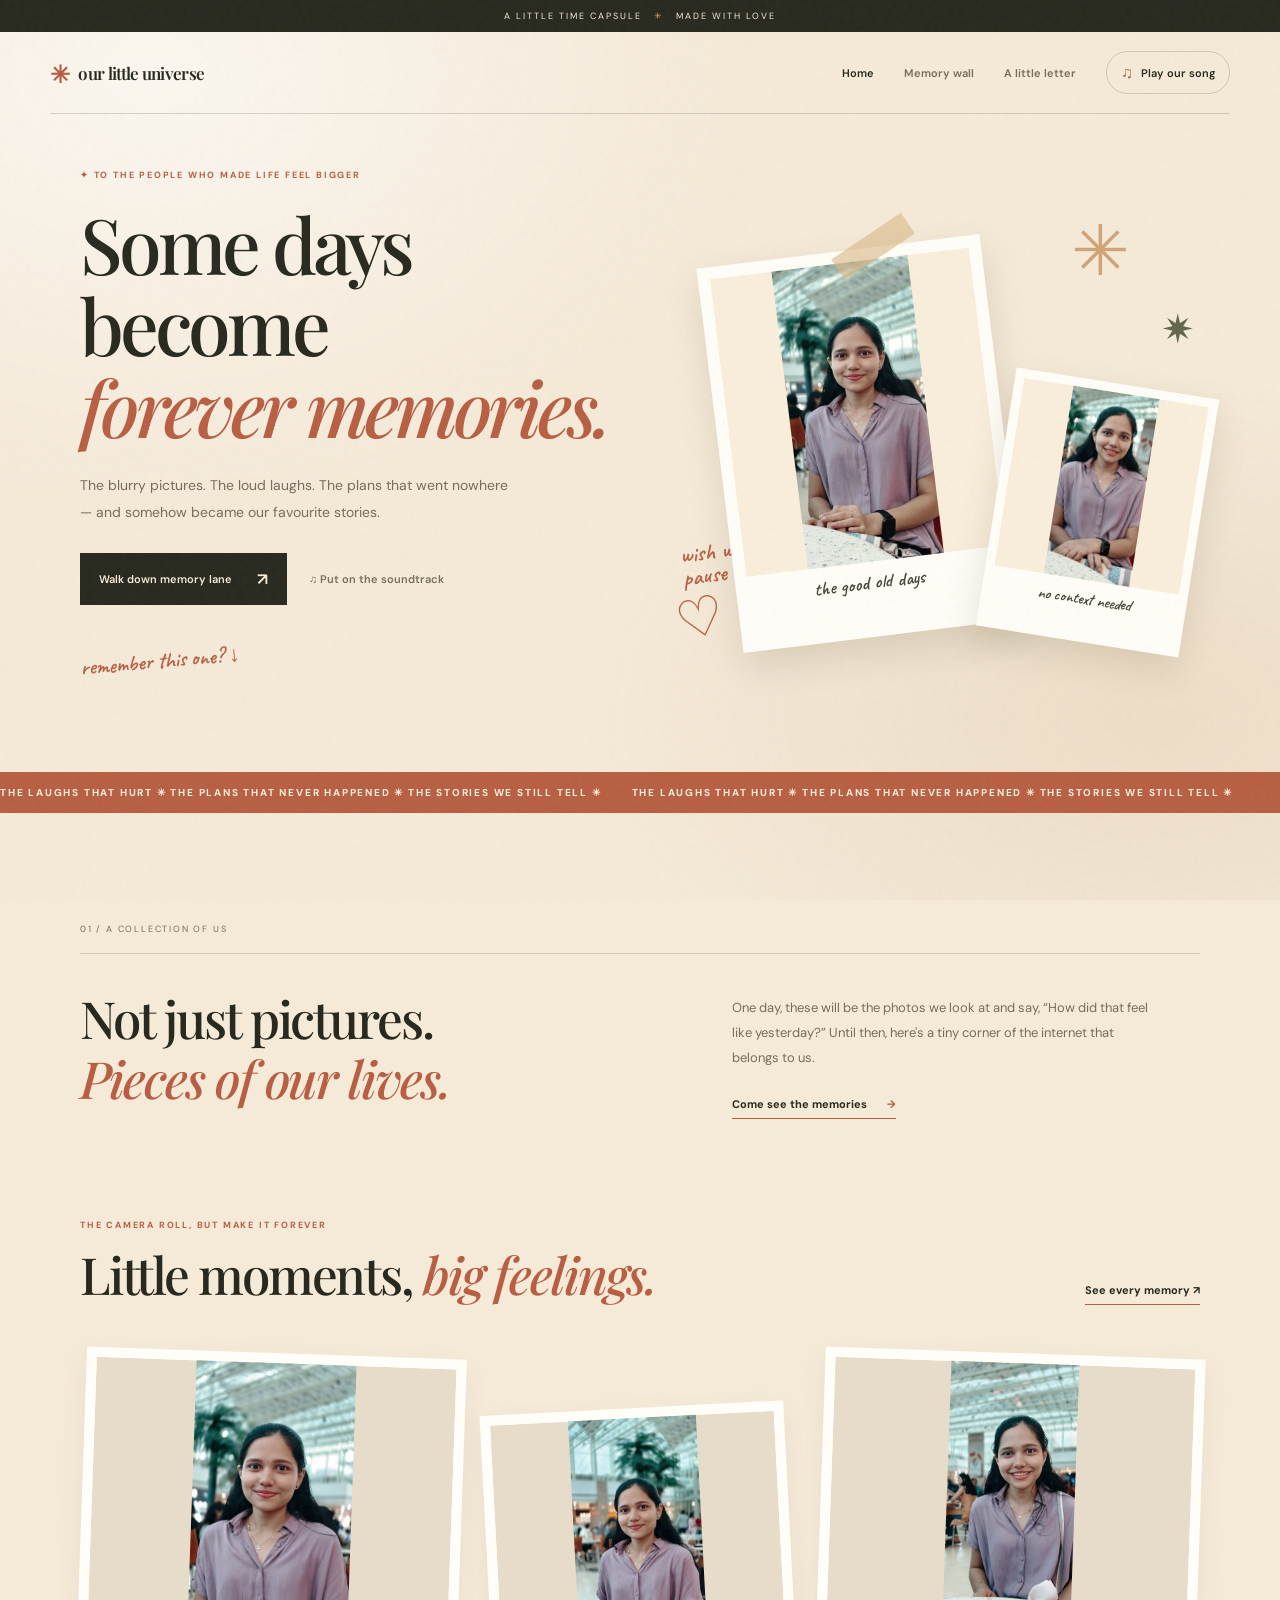
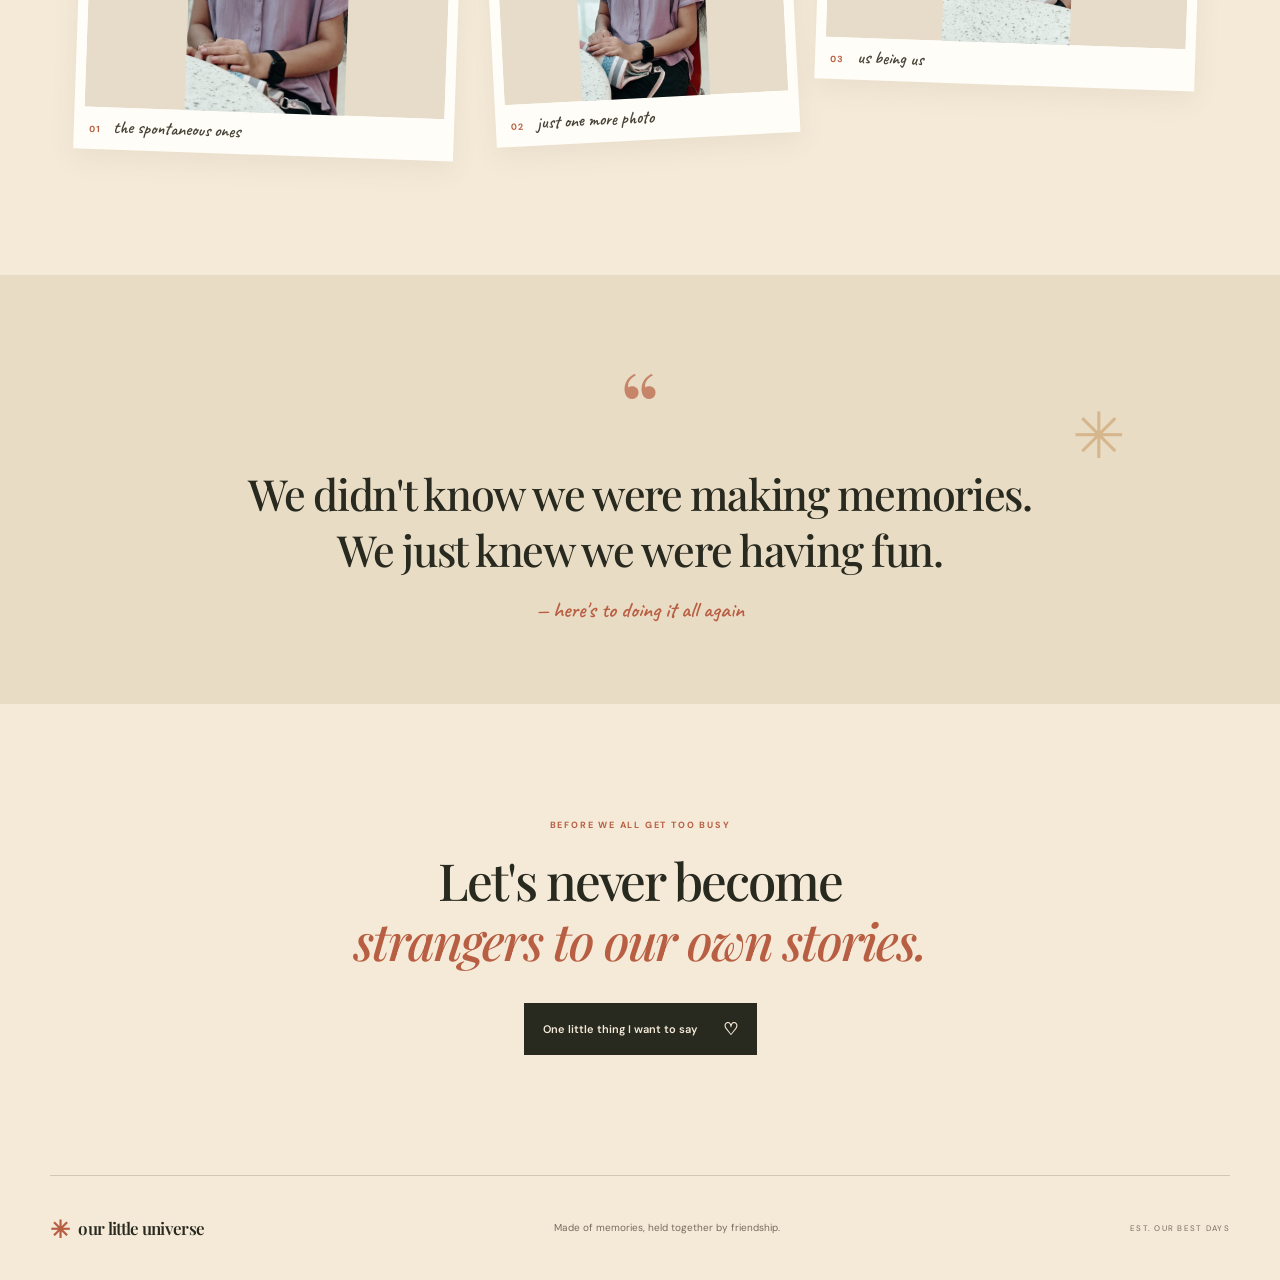
==== index.html @ 1f37275b "Add friendship memories website" ====
<!DOCTYPE html>
<html lang="en">
<head>
  <meta charset="UTF-8">
  <meta name="viewport" content="width=device-width, initial-scale=1">
  <meta name="theme-color" content="#f5ead8">
  <title>Our Little Universe — The Days We'll Never Forget</title>
  <link rel="preconnect" href="https://fonts.googleapis.com">
  <link rel="preconnect" href="https://fonts.gstatic.com" crossorigin>
  <link href="https://fonts.googleapis.com/css2?family=DM+Sans:wght@400;500;600;700&family=Playfair+Display:ital,wght@0,500;0,600;0,700;1,500;1,600&family=Caveat:wght@500;600;700&display=swap" rel="stylesheet">
  <link rel="stylesheet" href="style.css">
  <script src="script.js" defer></script>
</head>
<body>
  <div class="grain" aria-hidden="true"></div>
  <div class="top-note">A LITTLE TIME CAPSULE <span>✳</span> MADE WITH LOVE</div>

  <header class="site-header">
    <a class="brand" href="index.html"><span class="brand-mark">✳</span> our little universe</a>
    <button class="menu-toggle" type="button" aria-label="Open navigation" aria-expanded="false">☰</button>
    <nav class="nav-links">
      <a class="active" href="index.html">Home</a>
      <a href="memories.html">Memory wall</a>
      <a href="letters.html">A little letter</a>
      <button class="music-button" type="button" data-music-toggle aria-pressed="false"><span class="music-icon">♫</span><span data-music-label>Play our song</span></button>
    </nav>
  </header>

  <main>
    <section class="hero section-wrap">
      <div class="hero-copy">
        <p class="eyebrow">✦ TO THE PEOPLE WHO MADE LIFE FEEL BIGGER</p>
        <h1>Some days become<br><em>forever memories.</em></h1>
        <p class="hero-description">The blurry pictures. The loud laughs. The plans that went nowhere — and somehow became our favourite stories.</p>
        <div class="hero-actions">
          <a class="button button-dark" href="memories.html">Walk down memory lane <span>↗</span></a>
          <button class="text-button" type="button" data-music-toggle>♫ Put on the soundtrack</button>
        </div>
        <p class="handwritten hero-scribble">remember this one? ↓</p>
      </div>

      <div class="hero-art">
        <div class="sun-doodle">✳</div>
        <div class="tape tape-one"></div>
        <figure class="polaroid polaroid-main tilt-left">
          <img src="images/photo32.jpg" alt="A favourite memory with friends">
          <figcaption>the good old days <span>♡</span></figcaption>
        </figure>
        <figure class="polaroid polaroid-small tilt-right">
          <img src="images/photo33.jpg" alt="A candid moment with friends">
          <figcaption>no context needed</figcaption>
        </figure>
        <span class="doodle-heart">♡</span>
        <span class="doodle-star">✷</span>
        <p class="handwritten art-note">wish we could<br>pause time!</p>
      </div>
    </section>

    <section class="ticker"><div class="ticker-track"><span>THE LAUGHS THAT HURT ✳ THE PLANS THAT NEVER HAPPENED ✳ THE STORIES WE STILL TELL ✳</span><span>THE LAUGHS THAT HURT ✳ THE PLANS THAT NEVER HAPPENED ✳ THE STORIES WE STILL TELL ✳</span></div></section>

    <section class="intro section-wrap">
      <div class="section-kicker">01 / A COLLECTION OF US</div>
      <div class="intro-grid">
        <h2>Not just pictures.<br><em>Pieces of our lives.</em></h2>
        <div><p>One day, these will be the photos we look at and say, “How did that feel like yesterday?” Until then, here's a tiny corner of the internet that belongs to us.</p><a class="underlined-link" href="memories.html">Come see the memories <span>→</span></a></div>
      </div>
    </section>

    <section class="preview-section section-wrap">
      <div class="section-heading"><div><p class="eyebrow">THE CAMERA ROLL, BUT MAKE IT FOREVER</p><h2>Little moments, <em>big feelings.</em></h2></div><a class="underlined-link" href="memories.html">See every memory ↗</a></div>
      <div class="preview-grid">
        <figure class="memory-card memory-card-tall"><img src="images/photo34.jpg" alt="A memory with friends"><figcaption><span>01</span> the spontaneous ones</figcaption></figure>
        <figure class="memory-card memory-card-offset"><img src="images/photo35.jpg" alt="A day out with friends"><figcaption><span>02</span> just one more photo</figcaption></figure>
        <figure class="memory-card"><img src="images/photo36.jpg" alt="Friends sharing a laugh"><figcaption><span>03</span> us being us</figcaption></figure>
      </div>
    </section>

    <section class="quote-band"><span class="quote-mark">“</span><blockquote>We didn't know we were making memories.<br>We just knew we were having fun.</blockquote><p class="handwritten">— here's to doing it all again</p><div class="quote-spark">✳</div></section>

    <section class="closing section-wrap"><p class="eyebrow">BEFORE WE ALL GET TOO BUSY</p><h2>Let's never become<br><em>strangers to our own stories.</em></h2><a class="button button-dark" href="letters.html">One little thing I want to say <span>♡</span></a></section>
  </main>

  <footer class="site-footer"><a class="brand" href="index.html"><span class="brand-mark">✳</span> our little universe</a><p>Made of memories, held together by friendship.</p><span class="footer-date">EST. OUR BEST DAYS</span></footer>
 <audio
    id="bgMusic"
    src="music.mp3"
    autoplay
    loop
    preload="auto"
></audio>
</body>
</html>
---- style.css ----
/* OUR LITTLE UNIVERSE — visible by default, so content never disappears if JS fails */
:root{--paper:#f5ead8;--paper2:#fbf5ea;--ink:#28291f;--muted:#756d5d;--rust:#b85f43;--olive:#62674a;--line:rgba(40,41,31,.18);--serif:"Playfair Display",Georgia,serif;--sans:"DM Sans",Arial,sans-serif;--hand:"Caveat",cursive}
*{box-sizing:border-box}html{scroll-behavior:smooth}body{margin:0;background:var(--paper);color:var(--ink);font-family:var(--sans);overflow-x:hidden}body:before{content:"";position:fixed;inset:0;pointer-events:none;z-index:-1;background:radial-gradient(ellipse at 12% 8%,rgba(255,255,255,.6),transparent 38%),radial-gradient(ellipse at 90% 80%,rgba(185,132,81,.12),transparent 34%)}.grain{position:fixed;inset:0;pointer-events:none;z-index:20;opacity:.1;background-image:url("data:image/svg+xml,%3Csvg viewBox='0 0 180 180' xmlns='http://www.w3.org/2000/svg'%3E%3Cfilter id='n'%3E%3CfeTurbulence type='fractalNoise' baseFrequency='.9' numOctaves='3' stitchTiles='stitch'/%3E%3C/filter%3E%3Crect width='100%25' height='100%25' filter='url(%23n)' opacity='.35'/%3E%3C/svg%3E")}.top-note{text-align:center;padding:10px 12px;background:var(--ink);color:var(--paper);font-size:9px;letter-spacing:.22em}.top-note span{color:#d9a47a;margin:0 8px}.site-header{width:min(1180px,calc(100% - 48px));margin:auto;min-height:82px;display:flex;align-items:center;justify-content:space-between;border-bottom:1px solid var(--line);position:relative;z-index:30}.brand{text-decoration:none;color:var(--ink);font:600 17px var(--serif);letter-spacing:-.04em;display:flex;align-items:center;gap:9px;white-space:nowrap}.brand-mark{color:var(--rust);font-size:24px}.nav-links{display:flex;align-items:center;gap:30px}.nav-links a,.music-button{font:600 11px var(--sans);text-decoration:none;color:var(--muted);transition:color .2s}.nav-links a:hover,.nav-links a.active{color:var(--ink)}.music-button{border:1px solid var(--line);border-radius:50px;padding:10px 14px;background:transparent;color:var(--ink);cursor:pointer;display:flex;gap:8px;align-items:center}.music-button:hover{background:var(--paper2)}.music-icon{font-size:16px;color:var(--rust)}.menu-toggle{display:none;border:0;background:transparent;font-size:23px;color:var(--ink)}.section-wrap{width:min(1120px,calc(100% - 48px));margin-inline:auto}.hero{min-height:620px;display:grid;grid-template-columns:1fr 1fr;align-items:center;gap:50px;padding-top:55px;padding-bottom:75px}.eyebrow{font-size:9px;letter-spacing:.2em;font-weight:700;color:var(--rust);margin:0 0 22px}.hero h1,.page-hero h1{font:500 clamp(46px,6vw,78px)/1.06 var(--serif);letter-spacing:-.055em;margin:0}.hero h1 em,.page-hero h1 em,.intro h2 em,.section-heading h2 em,.closing h2 em{font-weight:500;color:var(--rust)}.hero-description,.page-hero>p:not(.eyebrow){font-size:14px;line-height:1.9;color:var(--muted);max-width:430px;margin:25px 0 28px}.hero-actions{display:flex;align-items:center;gap:22px;flex-wrap:wrap}.button{display:inline-flex;align-items:center;gap:25px;text-decoration:none;border:0;padding:15px 19px;font:600 11px var(--sans);transition:transform .2s,background .2s;cursor:pointer}.button:hover{transform:translateY(-3px)}.button-dark{background:var(--ink);color:var(--paper)}.button-dark:hover{background:var(--rust)}.button span{font-size:17px}.text-button{border:0;background:transparent;color:var(--muted);font:600 11px var(--sans);cursor:pointer;padding:8px 0}.handwritten{font-family:var(--hand);font-weight:600;font-size:22px;color:var(--rust)}.hero-scribble{margin-top:42px;transform:rotate(-5deg);width:max-content}.hero-art{height:460px;position:relative;display:flex;align-items:center;justify-content:center}.sun-doodle{position:absolute;top:3px;right:13%;font-size:70px;color:#c58b55;opacity:.75;animation:slow-spin 36s linear infinite}.polaroid{position:absolute;background:#fffdf7;padding:12px 12px 42px;box-shadow:0 15px 35px #51432a25;width:285px;margin:0}.polaroid img{width:100%;height:300px;object-fit:contain;object-position:center;background:#f5ead8;display:block;filter:saturate(.82) sepia(.08)}.polaroid figcaption{font:600 19px var(--hand);text-align:center;padding-top:9px;color:#484438}.polaroid figcaption span{color:var(--rust);float:right}.polaroid-main{z-index:2;left:10%;top:47px}.polaroid-small{width:205px;z-index:3;right:0;bottom:20px;padding:9px 9px 33px}.polaroid-small img{width:100%;height:190px;object-fit:contain;object-position:center;background:#f5ead8}.polaroid-small figcaption{font-size:16px}.tilt-left{transform:rotate(-7deg)}.tilt-right{transform:rotate(9deg)}.tape{position:absolute;width:84px;height:25px;background:#d9b9879c;z-index:4;transform:rotate(-34deg)}.tape-one{top:31px;left:31%}.doodle-heart{position:absolute;bottom:10px;left:2%;font-size:54px;color:var(--rust);transform:rotate(-15deg)}.doodle-star{position:absolute;right:1%;top:100px;font-size:40px;color:var(--olive)}.art-note{position:absolute;left:3%;bottom:57px;transform:rotate(-8deg);font-size:23px;line-height:1}.ticker{overflow:hidden;background:var(--rust);color:#fff1dd;padding:14px 0;white-space:nowrap}.ticker-track{display:flex;width:max-content;animation:marquee 32s linear infinite}.ticker-track span{font-size:10px;font-weight:700;letter-spacing:.18em;padding-right:30px}.intro{padding-top:110px;padding-bottom:100px}.section-kicker{font-size:9px;letter-spacing:.2em;color:var(--muted);border-bottom:1px solid var(--line);padding-bottom:18px}.intro-grid{display:grid;grid-template-columns:1.1fr .9fr;gap:80px;padding-top:35px}.intro h2,.section-heading h2,.closing h2{font:500 clamp(35px,4vw,54px)/1.17 var(--serif);letter-spacing:-.04em;margin:0}.intro-grid>div{padding-top:7px}.intro-grid p{color:var(--muted);font-size:13px;line-height:1.9;margin:0 0 22px;max-width:430px}.underlined-link{color:var(--ink);font-size:11px;font-weight:700;text-decoration:none;border-bottom:1px solid var(--rust);padding-bottom:7px;display:inline-flex;gap:20px}.underlined-link span{color:var(--rust)}.preview-section{padding-bottom:120px}.section-heading{display:flex;justify-content:space-between;align-items:end;gap:25px;margin-bottom:48px}.section-heading .eyebrow{margin-bottom:14px}.preview-grid{display:grid;grid-template-columns:1fr .8fr 1fr;gap:28px;align-items:start}.memory-card{margin:0;position:relative;background:#fffdf7;padding:10px 10px 42px;box-shadow:0 10px 28px #51432a12;transform:rotate(2deg);transition:transform .3s}.memory-card:hover{transform:rotate(0) translateY(-7px)}.memory-card img{width:100%;height:280px;object-fit:contain;object-position:center;background:#e9dcc5;display:block;filter:saturate(.8)}.memory-card-tall img{height:350px}.memory-card-offset{transform:rotate(-3deg);margin-top:55px}.memory-card-offset:hover{transform:rotate(0) translateY(-7px)}.memory-card figcaption{position:absolute;bottom:12px;left:15px;right:15px;font:600 18px var(--hand);color:#484438}.memory-card figcaption span{font:700 9px var(--sans);letter-spacing:.15em;color:var(--rust);margin-right:8px}.quote-band{position:relative;text-align:center;padding:90px 20px 80px;background:#e9dcc5;overflow:hidden}.quote-mark{font:100px/.8 var(--serif);color:var(--rust);opacity:.7}.quote-band blockquote{font:500 clamp(25px,3.8vw,43px)/1.3 var(--serif);letter-spacing:-.03em;margin:15px 0 18px}.quote-band .handwritten{margin:0}.quote-spark{position:absolute;right:12%;top:28%;font-size:64px;color:#c79a61;opacity:.55}.closing{text-align:center;padding-top:115px;padding-bottom:120px}.closing .eyebrow{margin-bottom:20px}.closing h2{margin-bottom:32px}.site-footer{border-top:1px solid var(--line);width:min(1180px,calc(100% - 48px));margin:auto;min-height:105px;display:flex;align-items:center;justify-content:space-between;gap:20px}.site-footer p{font-size:10px;color:var(--muted)}.footer-date{font-size:8px;letter-spacing:.16em;color:var(--muted)}.page-hero{padding-top:100px;padding-bottom:65px;position:relative}.page-hero h1{font-size:clamp(48px,7vw,84px)}.page-hero>p:not(.eyebrow){max-width:480px}.page-hero-sticker{position:absolute;right:7%;bottom:70px;transform:rotate(8deg);font-size:23px}.gallery-section{padding-bottom:110px}.gallery-toolbar{display:flex;justify-content:space-between;border-top:1px solid var(--line);padding:18px 0 26px;font-size:10px;font-weight:700;letter-spacing:.04em}.gallery-toolbar>span:first-child{color:var(--rust)}.gallery-hint{font-weight:500;color:var(--muted)}.memory-wall{columns:3 250px;column-gap:28px}.wall-photo{display:inline-block;width:100%;break-inside:avoid;margin:0 0 28px;background:#fffdf7;padding:10px 10px 37px;box-shadow:0 9px 24px #51432a12;cursor:pointer;position:relative;transition:transform .25s,box-shadow .25s;transform:rotate(var(--tilt,1deg));border:0;text-align:left;color:var(--ink)}.wall-photo:hover{transform:rotate(0) translateY(-5px);box-shadow:0 16px 30px #51432a1d}.wall-photo img{display:block;width:100%;height:auto;max-height:none;object-fit:contain;object-position:center;filter:saturate(.82) sepia(.06)}.wall-photo .wall-caption{display:block;font:600 19px var(--hand);padding:10px 4px 0}.wall-photo .wall-number{position:absolute;right:13px;bottom:14px;color:var(--rust);font-size:9px;letter-spacing:.1em}.gallery-note{text-align:center;margin:40px 0 0}.quote-band-short{padding:70px 20px}.lightbox{display:none;position:fixed;inset:0;z-index:100;background:rgba(29,28,23,.94);align-items:center;justify-content:center;padding:50px 80px;color:#fff}.lightbox.open{display:flex}.lightbox figure{margin:0;text-align:center;max-width:min(850px,85vw);max-height:85vh}.lightbox img{max-width:100%;max-height:72vh;object-fit:contain;display:block;margin:auto;box-shadow:0 15px 45px #0005}.lightbox figcaption{font:600 23px var(--hand);padding-top:14px;color:#f6ead7}.lightbox-close,.lightbox-prev,.lightbox-next{position:absolute;border:1px solid #ffffff55;color:white;background:#ffffff12;border-radius:50%;width:46px;height:46px;font-size:25px;cursor:pointer}.lightbox-close{right:28px;top:25px}.lightbox-prev{left:25px}.lightbox-next{right:25px}.lightbox-counter{position:absolute;bottom:18px;color:#ffffff99;font-size:10px;letter-spacing:.15em}.letter-section{display:grid;grid-template-columns:minmax(0,720px) 1fr;gap:50px;align-items:center;padding-bottom:100px}.letter-paper{position:relative;background:#fff8e9;padding:65px 70px 45px;box-shadow:0 20px 55px #51432a15;border:1px solid #e8d8bb;transform:rotate(-1deg)}.letter-paper:before{content:"";position:absolute;inset:12px;border:1px solid #d9c5a5;pointer-events:none}.letter-stamp{position:absolute;right:42px;top:35px;border:1px solid #c28c6e;color:var(--rust);font-size:8px;letter-spacing:.12em;padding:8px;transform:rotate(8deg);text-align:center}.letter-stamp span{font-size:18px;display:block}.letter-date{font-size:27px;margin:0 0 25px}.letter-body{font:14px/2 var(--serif);color:#514a3d}.letter-body p{margin:0 0 17px}.letter-signoff{font-size:28px;text-align:right;margin:25px 0 28px}.letter-signoff span{color:var(--rust)}.letter-bottom{text-align:center;font-size:7px;letter-spacing:.15em;color:#8a7a60;border-top:1px solid #e3d2b5;padding-top:15px}.letter-side-note{font-size:25px;line-height:1.1;transform:rotate(7deg)}.letter-side-note span{font-size:35px;display:block;margin-top:12px}
/* Animations are progressive enhancement: elements remain visible even if JS does not run. */
.js-ready .reveal{opacity:0;transform:translateY(18px);transition:opacity .7s ease,transform .7s ease}.js-ready .reveal.is-visible{opacity:1;transform:translateY(0)}
@keyframes marquee{to{transform:translateX(-50%)}}@keyframes slow-spin{to{transform:rotate(360deg)}}
@media(prefers-reduced-motion:reduce){*,*:before,*:after{scroll-behavior:auto!important;animation:none!important;transition:none!important}.js-ready .reveal{opacity:1;transform:none}}
@media(max-width:800px){.site-header{width:calc(100% - 32px);min-height:72px}.menu-toggle{display:block;cursor:pointer}.nav-links{display:none;position:absolute;top:71px;left:-1px;right:-1px;background:var(--paper2);padding:22px;border:1px solid var(--line);box-shadow:0 14px 22px #51432a12;align-items:stretch;gap:20px;flex-direction:column}.nav-links.open{display:flex}.nav-links a{font-size:13px}.music-button{align-self:flex-start}.section-wrap{width:calc(100% - 36px)}.hero{grid-template-columns:1fr;gap:10px;padding-top:70px;padding-bottom:55px}.hero h1{font-size:clamp(47px,11vw,70px)}.hero-art{height:440px;max-width:520px;width:100%;margin:auto}.polaroid-main{left:10%;top:38px}.polaroid-small{right:3%;bottom:15px}.intro{padding-top:75px;padding-bottom:75px}.intro-grid{grid-template-columns:1fr;gap:22px}.section-heading{align-items:start;flex-direction:column}.preview-grid{grid-template-columns:1fr 1fr;gap:18px}.memory-card img{height:220px}.memory-card-tall img{height:280px}.memory-card-offset{margin-top:25px}.preview-grid .memory-card:last-child{display:none}.quote-band{padding:70px 20px}.site-footer{width:calc(100% - 36px);padding:22px 0;flex-wrap:wrap}.site-footer p{order:3;width:100%;margin:0}.footer-date{font-size:7px}.page-hero{padding-top:75px}.page-hero-sticker{position:static;display:block;margin-top:30px;width:max-content}.memory-wall{columns:2 150px;column-gap:15px}.wall-photo{margin-bottom:16px;padding:7px 7px 30px}.wall-photo .wall-caption{font-size:16px}.letter-section{grid-template-columns:1fr;gap:28px}.letter-paper{padding:55px 30px 35px}.letter-stamp{right:28px;top:25px}.letter-side-note{justify-self:end}.lightbox{padding:50px 45px}.lightbox-prev{left:8px}.lightbox-next{right:8px}.lightbox-close{right:10px;top:10px}}
@media(max-width:420px){.top-note{font-size:8px;letter-spacing:.14em}.brand{font-size:15px}.hero-art{height:385px}.polaroid{width:245px}.polaroid img{height:255px}.polaroid-small{width:165px}.polaroid-small img{height:155px}.art-note{font-size:19px;bottom:25px}.hero-actions{align-items:flex-start;flex-direction:column;gap:12px}.preview-grid{grid-template-columns:1fr}.preview-grid .memory-card:last-child{display:block}.memory-card-offset{margin-top:0}.memory-card img,.memory-card-tall img{height:300px}.memory-wall{columns:2 130px;column-gap:10px}.wall-photo .wall-caption{font-size:14px}.letter-paper{padding:52px 22px 30px}.letter-stamp{font-size:7px;right:22px}.letter-date{font-size:24px}.letter-body{font-size:13px}.lightbox{padding:45px 35px}.lightbox-prev,.lightbox-next{width:34px;height:34px;font-size:19px}}
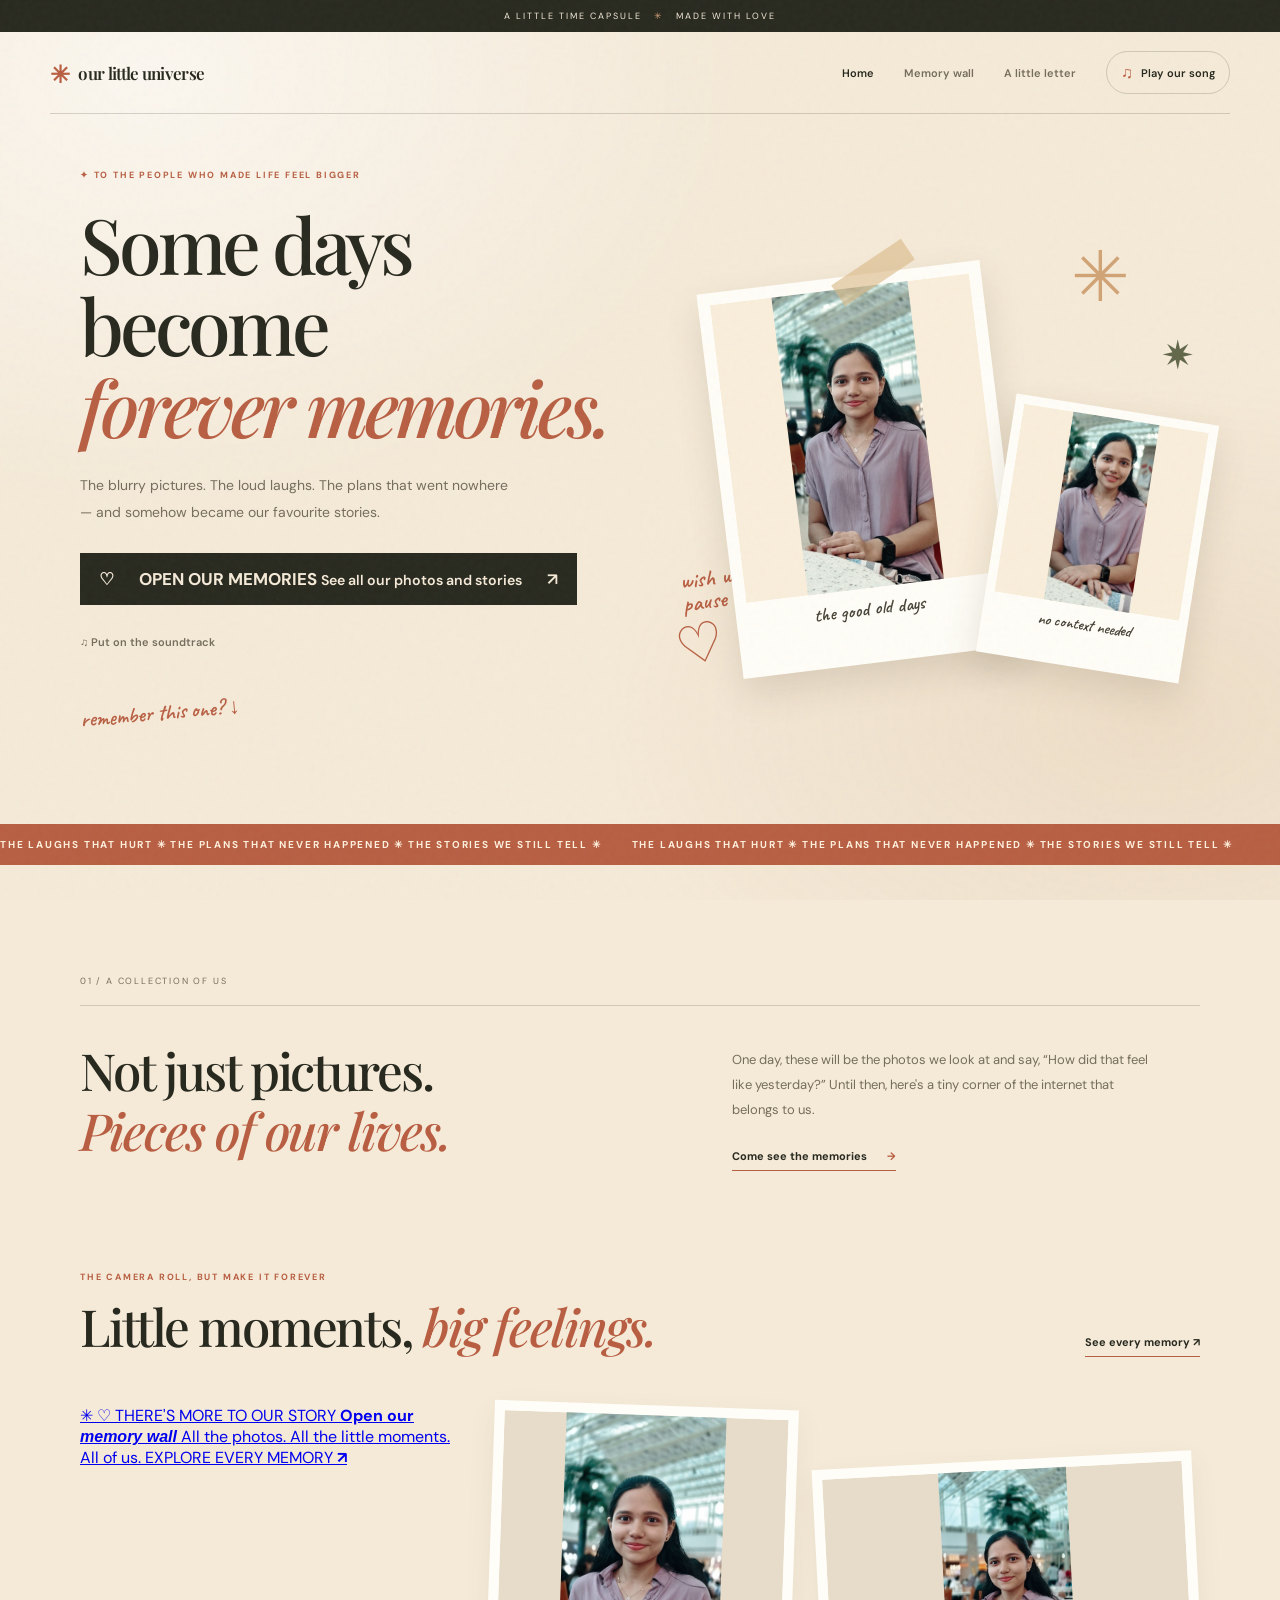
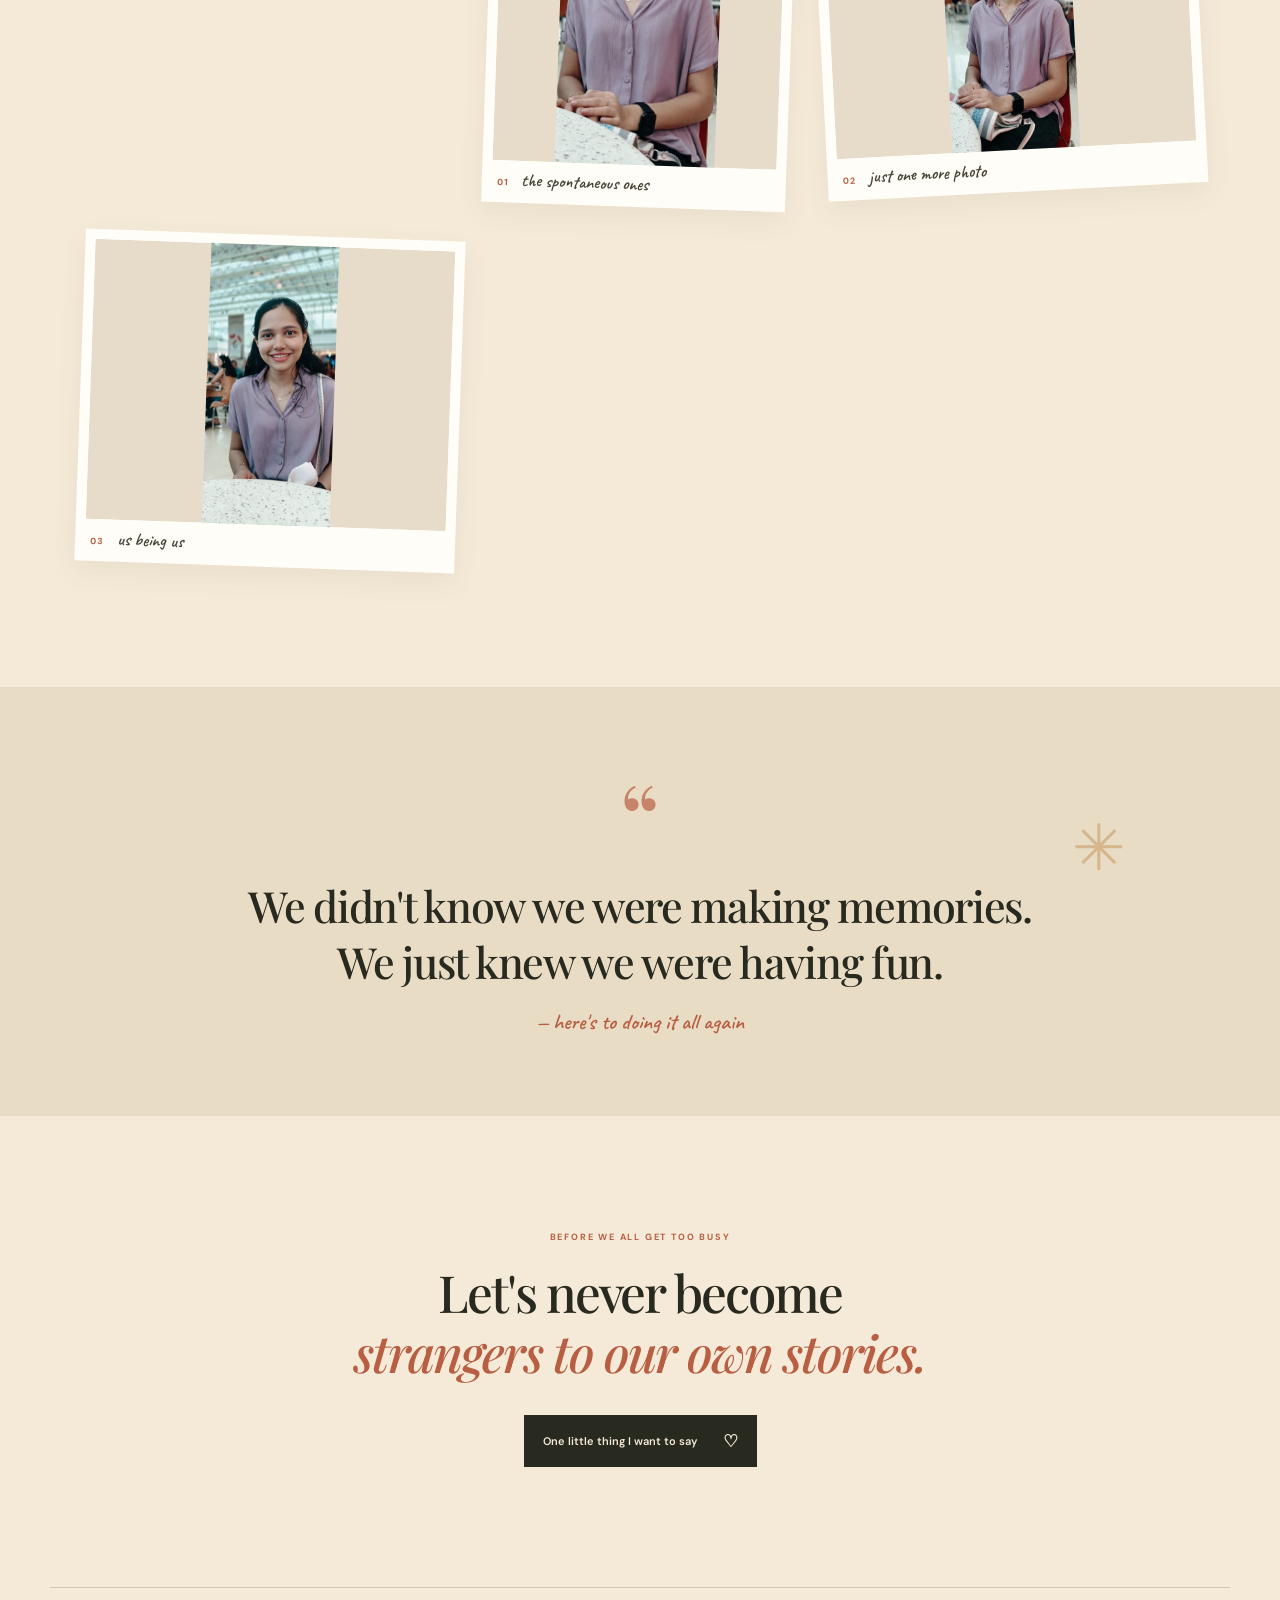
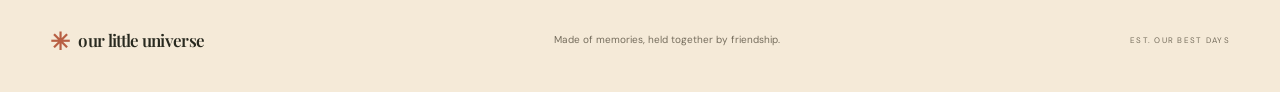
==== commit 11d397ae: "Make memory wall call-to-action prominent beside photos" ====
--- a/index.html
+++ b/index.html
@@ -33,7 +33,14 @@
         <h1>Some days become<br><em>forever memories.</em></h1>
         <p class="hero-description">The blurry pictures. The loud laughs. The plans that went nowhere — and somehow became our favourite stories.</p>
         <div class="hero-actions">
-          <a class="button button-dark" href="memories.html">Walk down memory lane <span>↗</span></a>
+          <a class="button button-dark memory-cta" href="memories.html" aria-label="Open the complete friendship photo gallery">
+            <span class="cta-icon" aria-hidden="true">♡</span>
+            <span class="cta-text">
+              <strong>OPEN OUR MEMORIES</strong>
+              <small>See all our photos and stories</small>
+            </span>
+            <span class="cta-arrow" aria-hidden="true">↗</span>
+          </a>
           <button class="text-button" type="button" data-music-toggle>♫ Put on the soundtrack</button>
         </div>
         <p class="handwritten hero-scribble">remember this one? ↓</p>
@@ -68,7 +75,15 @@
 
     <section class="preview-section section-wrap">
       <div class="section-heading"><div><p class="eyebrow">THE CAMERA ROLL, BUT MAKE IT FOREVER</p><h2>Little moments, <em>big feelings.</em></h2></div><a class="underlined-link" href="memories.html">See every memory ↗</a></div>
-      <div class="preview-grid">
+      <div class="preview-grid with-memory-cta">
+        <a class="gallery-cta-card" href="memories.html" aria-label="Open the complete memory wall">
+          <span class="gallery-cta-spark" aria-hidden="true">✳</span>
+          <span class="gallery-cta-heart" aria-hidden="true">♡</span>
+          <span class="gallery-cta-eyebrow">THERE'S MORE TO OUR STORY</span>
+          <strong>Open our<br><em>memory wall</em></strong>
+          <span class="gallery-cta-copy">All the photos. All the little moments. All of us.</span>
+          <span class="gallery-cta-action">EXPLORE EVERY MEMORY <b aria-hidden="true">↗</b></span>
+        </a>
         <figure class="memory-card memory-card-tall"><img src="images/photo34.jpg" alt="A memory with friends"><figcaption><span>01</span> the spontaneous ones</figcaption></figure>
         <figure class="memory-card memory-card-offset"><img src="images/photo35.jpg" alt="A day out with friends"><figcaption><span>02</span> just one more photo</figcaption></figure>
         <figure class="memory-card"><img src="images/photo36.jpg" alt="Friends sharing a laugh"><figcaption><span>03</span> us being us</figcaption></figure>
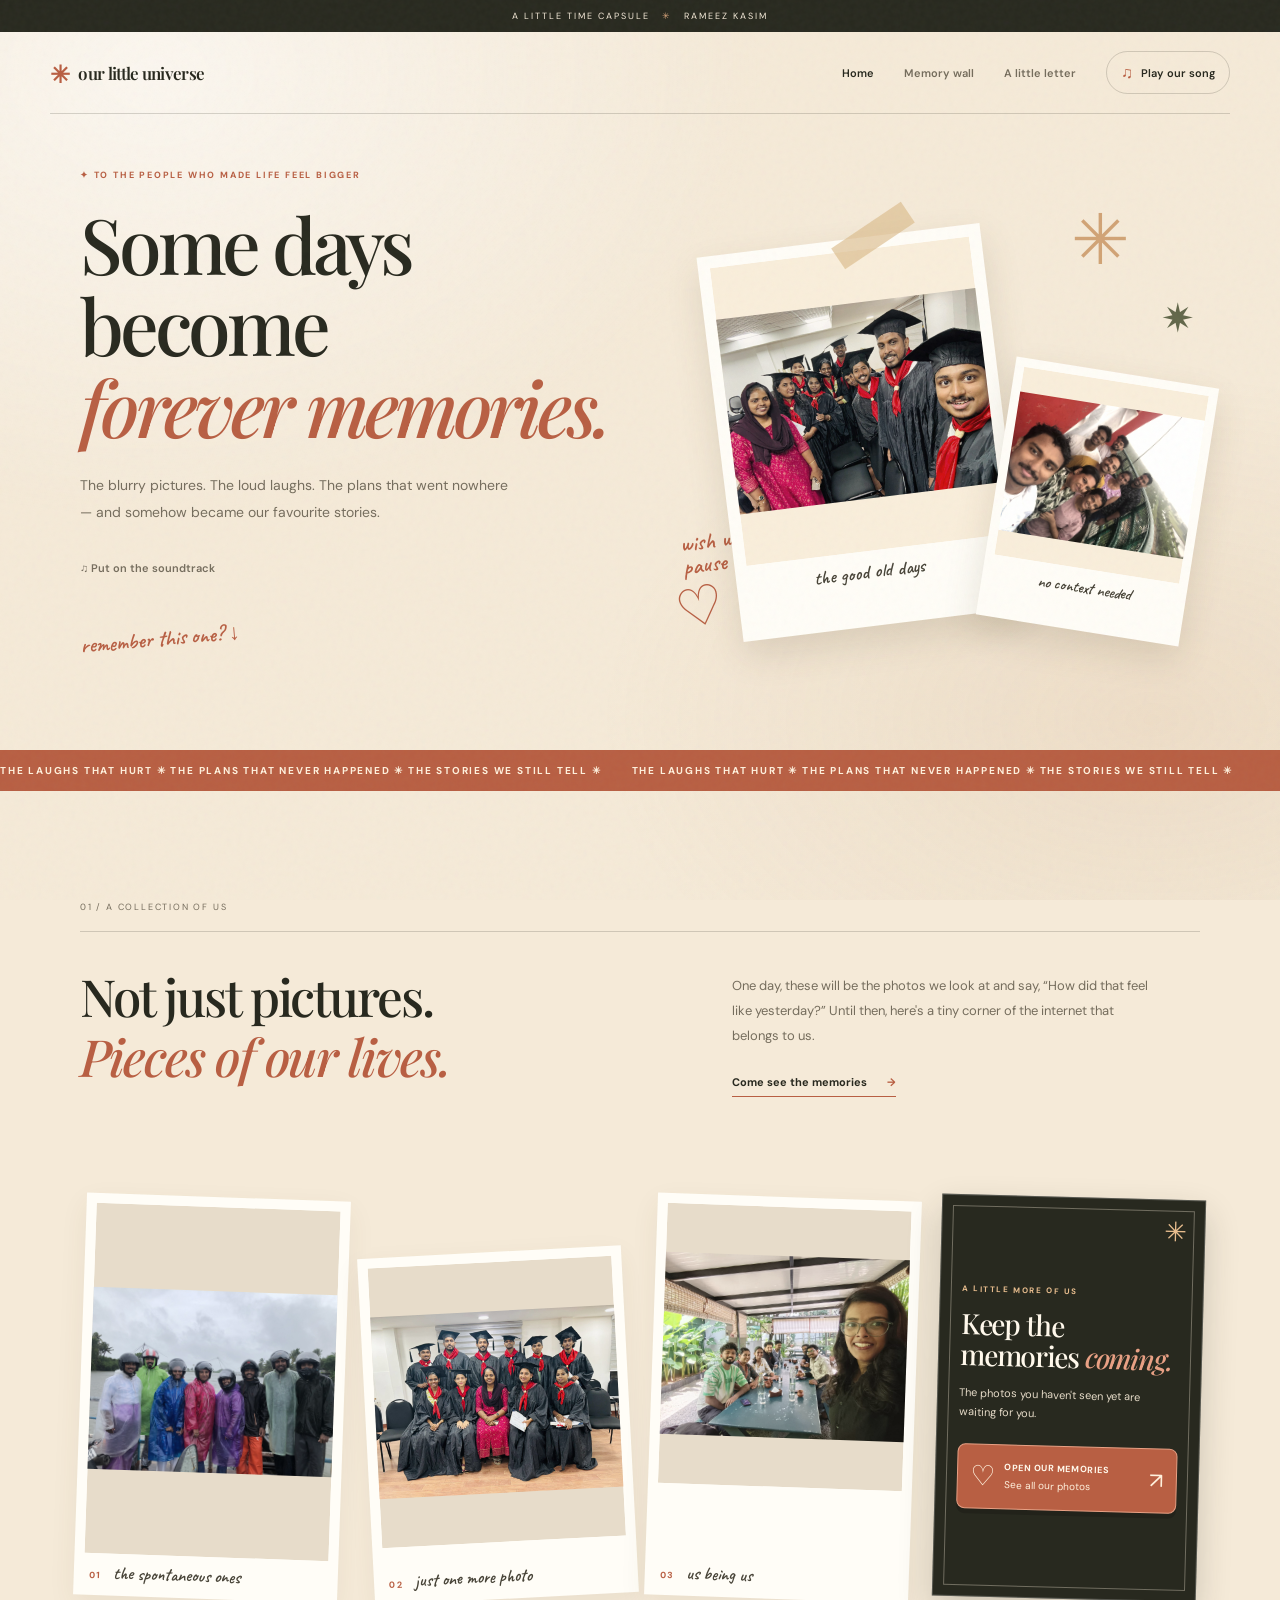
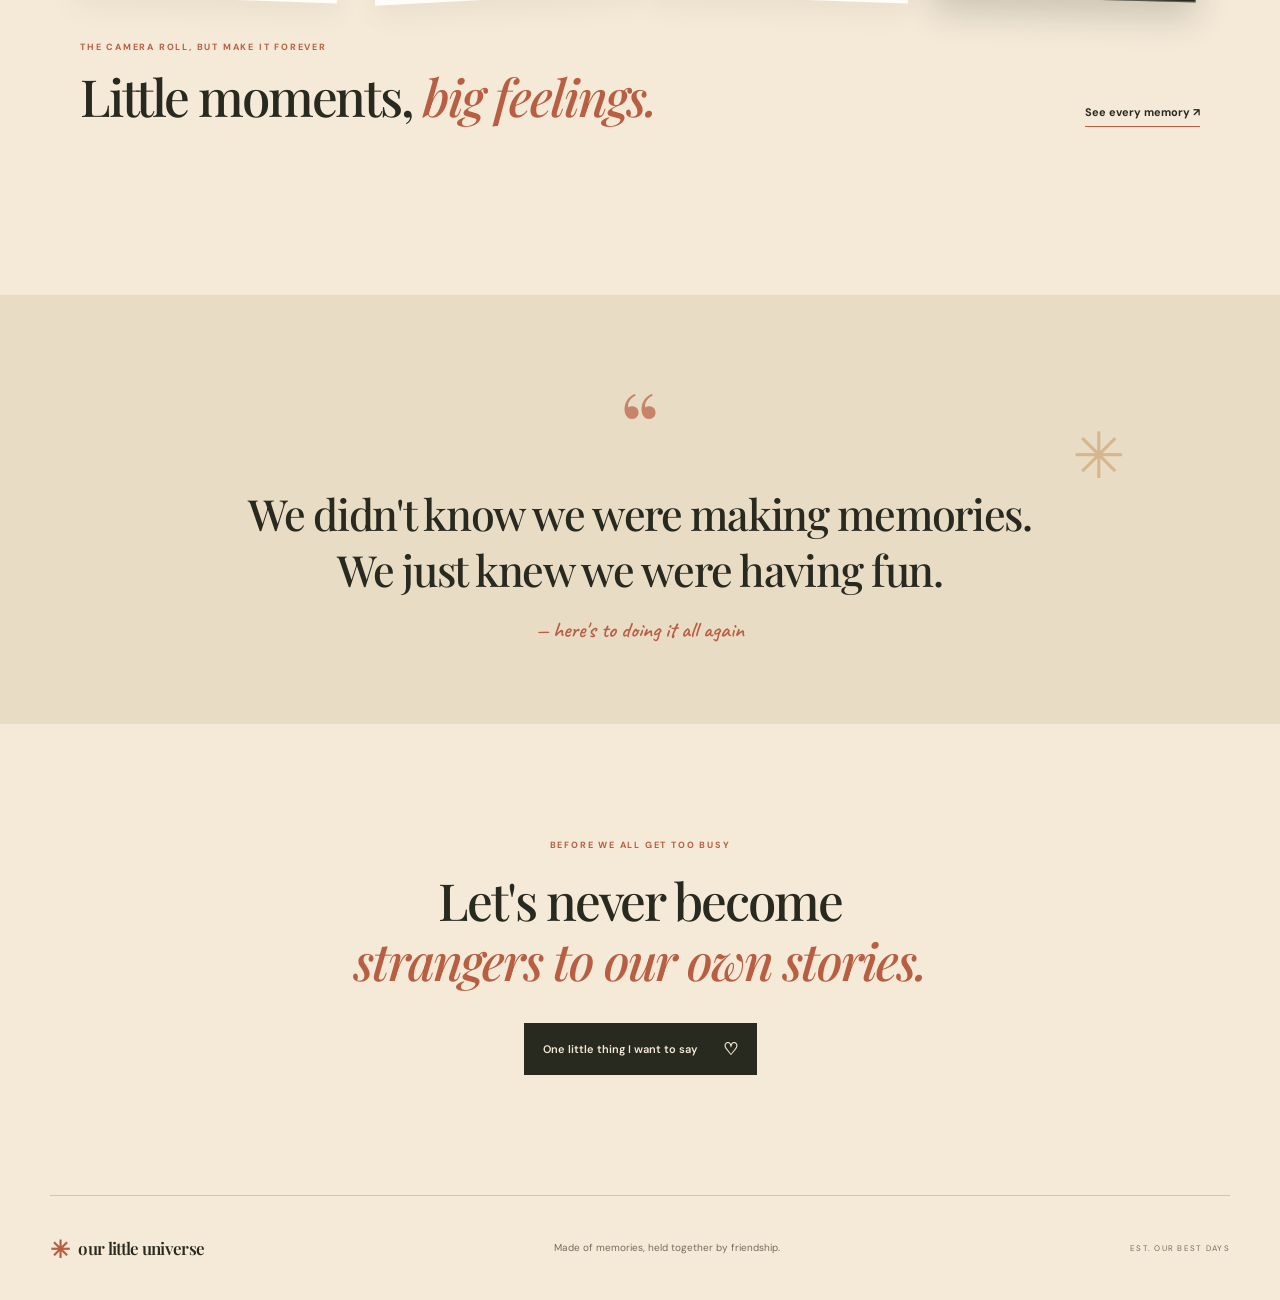
==== commit cc5c226b: "Update memories website and photos" ====
--- a/index.html
+++ b/index.html
@@ -13,8 +13,7 @@
 </head>
 <body>
   <div class="grain" aria-hidden="true"></div>
-  <div class="top-note">A LITTLE TIME CAPSULE <span>✳</span> MADE WITH LOVE</div>
-
+  <div class="top-note">A LITTLE TIME CAPSULE <span>✳</span> RAMEEZ KASIM</div>
   <header class="site-header">
     <a class="brand" href="index.html"><span class="brand-mark">✳</span> our little universe</a>
     <button class="menu-toggle" type="button" aria-label="Open navigation" aria-expanded="false">☰</button>
@@ -25,83 +24,45 @@
       <button class="music-button" type="button" data-music-toggle aria-pressed="false"><span class="music-icon">♫</span><span data-music-label>Play our song</span></button>
     </nav>
   </header>
-
   <main>
     <section class="hero section-wrap">
       <div class="hero-copy">
         <p class="eyebrow">✦ TO THE PEOPLE WHO MADE LIFE FEEL BIGGER</p>
         <h1>Some days become<br><em>forever memories.</em></h1>
         <p class="hero-description">The blurry pictures. The loud laughs. The plans that went nowhere — and somehow became our favourite stories.</p>
-        <div class="hero-actions">
-          <a class="button button-dark memory-cta" href="memories.html" aria-label="Open the complete friendship photo gallery">
-            <span class="cta-icon" aria-hidden="true">♡</span>
-            <span class="cta-text">
-              <strong>OPEN OUR MEMORIES</strong>
-              <small>See all our photos and stories</small>
-            </span>
-            <span class="cta-arrow" aria-hidden="true">↗</span>
-          </a>
-          <button class="text-button" type="button" data-music-toggle>♫ Put on the soundtrack</button>
-        </div>
+        <div class="hero-actions"><button class="text-button" type="button" data-music-toggle>♫ Put on the soundtrack</button></div>
         <p class="handwritten hero-scribble">remember this one? ↓</p>
       </div>
-
       <div class="hero-art">
-        <div class="sun-doodle">✳</div>
-        <div class="tape tape-one"></div>
-        <figure class="polaroid polaroid-main tilt-left">
-          <img src="images/photo32.jpg" alt="A favourite memory with friends">
-          <figcaption>the good old days <span>♡</span></figcaption>
-        </figure>
-        <figure class="polaroid polaroid-small tilt-right">
-          <img src="images/photo33.jpg" alt="A candid moment with friends">
-          <figcaption>no context needed</figcaption>
-        </figure>
-        <span class="doodle-heart">♡</span>
-        <span class="doodle-star">✷</span>
+        <div class="sun-doodle">✳</div><div class="tape tape-one"></div>
+        <figure class="polaroid polaroid-main tilt-left"><img src="images/photo32.jpg" alt="A favourite memory with friends"><figcaption>the good old days <span>♡</span></figcaption></figure>
+        <figure class="polaroid polaroid-small tilt-right"><img src="images/photo33.jpg" alt="A candid moment with friends"><figcaption>no context needed</figcaption></figure>
+        <span class="doodle-heart">♡</span><span class="doodle-star">✷</span>
         <p class="handwritten art-note">wish we could<br>pause time!</p>
       </div>
     </section>
-
     <section class="ticker"><div class="ticker-track"><span>THE LAUGHS THAT HURT ✳ THE PLANS THAT NEVER HAPPENED ✳ THE STORIES WE STILL TELL ✳</span><span>THE LAUGHS THAT HURT ✳ THE PLANS THAT NEVER HAPPENED ✳ THE STORIES WE STILL TELL ✳</span></div></section>
-
     <section class="intro section-wrap">
       <div class="section-kicker">01 / A COLLECTION OF US</div>
-      <div class="intro-grid">
-        <h2>Not just pictures.<br><em>Pieces of our lives.</em></h2>
-        <div><p>One day, these will be the photos we look at and say, “How did that feel like yesterday?” Until then, here's a tiny corner of the internet that belongs to us.</p><a class="underlined-link" href="memories.html">Come see the memories <span>→</span></a></div>
-      </div>
+      <div class="intro-grid"><h2>Not just pictures.<br><em>Pieces of our lives.</em></h2><div><p>One day, these will be the photos we look at and say, “How did that feel like yesterday?” Until then, here's a tiny corner of the internet that belongs to us.</p><a class="underlined-link" href="memories.html">Come see the memories <span>→</span></a></div></div>
     </section>
-
     <section class="preview-section section-wrap">
-      <div class="section-heading"><div><p class="eyebrow">THE CAMERA ROLL, BUT MAKE IT FOREVER</p><h2>Little moments, <em>big feelings.</em></h2></div><a class="underlined-link" href="memories.html">See every memory ↗</a></div>
-      <div class="preview-grid with-memory-cta">
-        <a class="gallery-cta-card" href="memories.html" aria-label="Open the complete memory wall">
-          <span class="gallery-cta-spark" aria-hidden="true">✳</span>
-          <span class="gallery-cta-heart" aria-hidden="true">♡</span>
-          <span class="gallery-cta-eyebrow">THERE'S MORE TO OUR STORY</span>
-          <strong>Open our<br><em>memory wall</em></strong>
-          <span class="gallery-cta-copy">All the photos. All the little moments. All of us.</span>
-          <span class="gallery-cta-action">EXPLORE EVERY MEMORY <b aria-hidden="true">↗</b></span>
-        </a>
+      
+      <div class="preview-grid preview-grid-with-cta">
         <figure class="memory-card memory-card-tall"><img src="images/photo34.jpg" alt="A memory with friends"><figcaption><span>01</span> the spontaneous ones</figcaption></figure>
         <figure class="memory-card memory-card-offset"><img src="images/photo35.jpg" alt="A day out with friends"><figcaption><span>02</span> just one more photo</figcaption></figure>
         <figure class="memory-card"><img src="images/photo36.jpg" alt="Friends sharing a laugh"><figcaption><span>03</span> us being us</figcaption></figure>
-      </div>
+        <aside class="memory-cta-card"><p class="eyebrow">A LITTLE MORE OF US</p><h3>Keep the memories <em>coming.</em></h3><p class="memory-cta-description">The photos you haven't seen yet are waiting for you.</p><a class="memory-cta" href="memories.html" aria-label="Open the complete memory gallery"><span class="cta-icon">♡</span><span class="cta-text"><strong>OPEN OUR MEMORIES</strong><small>See all our photos</small></span><span class="cta-arrow">↗</span></a><span class="memory-cta-doodle" aria-hidden="true">✳</span></aside>
+         
+        
+      </div> <BR><BR>
+      <div class="section-heading"><div><p class="eyebrow">THE CAMERA ROLL, BUT MAKE IT FOREVER</p><h2>Little moments, <em>big feelings.</em></h2></div><a class="underlined-link" href="memories.html">See every memory ↗</a></div>
+       
     </section>
-
     <section class="quote-band"><span class="quote-mark">“</span><blockquote>We didn't know we were making memories.<br>We just knew we were having fun.</blockquote><p class="handwritten">— here's to doing it all again</p><div class="quote-spark">✳</div></section>
-
     <section class="closing section-wrap"><p class="eyebrow">BEFORE WE ALL GET TOO BUSY</p><h2>Let's never become<br><em>strangers to our own stories.</em></h2><a class="button button-dark" href="letters.html">One little thing I want to say <span>♡</span></a></section>
   </main>
-
   <footer class="site-footer"><a class="brand" href="index.html"><span class="brand-mark">✳</span> our little universe</a><p>Made of memories, held together by friendship.</p><span class="footer-date">EST. OUR BEST DAYS</span></footer>
- <audio
-    id="bgMusic"
-    src="music.mp3"
-    autoplay
-    loop
-    preload="auto"
-></audio>
+  <audio id="bgMusic" src="music.mp3" loop preload="auto"></audio>
 </body>
 </html>
--- a/style.css
+++ b/style.css
@@ -7,3 +7,203 @@
 @media(prefers-reduced-motion:reduce){*,*:before,*:after{scroll-behavior:auto!important;animation:none!important;transition:none!important}.js-ready .reveal{opacity:1;transform:none}}
 @media(max-width:800px){.site-header{width:calc(100% - 32px);min-height:72px}.menu-toggle{display:block;cursor:pointer}.nav-links{display:none;position:absolute;top:71px;left:-1px;right:-1px;background:var(--paper2);padding:22px;border:1px solid var(--line);box-shadow:0 14px 22px #51432a12;align-items:stretch;gap:20px;flex-direction:column}.nav-links.open{display:flex}.nav-links a{font-size:13px}.music-button{align-self:flex-start}.section-wrap{width:calc(100% - 36px)}.hero{grid-template-columns:1fr;gap:10px;padding-top:70px;padding-bottom:55px}.hero h1{font-size:clamp(47px,11vw,70px)}.hero-art{height:440px;max-width:520px;width:100%;margin:auto}.polaroid-main{left:10%;top:38px}.polaroid-small{right:3%;bottom:15px}.intro{padding-top:75px;padding-bottom:75px}.intro-grid{grid-template-columns:1fr;gap:22px}.section-heading{align-items:start;flex-direction:column}.preview-grid{grid-template-columns:1fr 1fr;gap:18px}.memory-card img{height:220px}.memory-card-tall img{height:280px}.memory-card-offset{margin-top:25px}.preview-grid .memory-card:last-child{display:none}.quote-band{padding:70px 20px}.site-footer{width:calc(100% - 36px);padding:22px 0;flex-wrap:wrap}.site-footer p{order:3;width:100%;margin:0}.footer-date{font-size:7px}.page-hero{padding-top:75px}.page-hero-sticker{position:static;display:block;margin-top:30px;width:max-content}.memory-wall{columns:2 150px;column-gap:15px}.wall-photo{margin-bottom:16px;padding:7px 7px 30px}.wall-photo .wall-caption{font-size:16px}.letter-section{grid-template-columns:1fr;gap:28px}.letter-paper{padding:55px 30px 35px}.letter-stamp{right:28px;top:25px}.letter-side-note{justify-self:end}.lightbox{padding:50px 45px}.lightbox-prev{left:8px}.lightbox-next{right:8px}.lightbox-close{right:10px;top:10px}}
 @media(max-width:420px){.top-note{font-size:8px;letter-spacing:.14em}.brand{font-size:15px}.hero-art{height:385px}.polaroid{width:245px}.polaroid img{height:255px}.polaroid-small{width:165px}.polaroid-small img{height:155px}.art-note{font-size:19px;bottom:25px}.hero-actions{align-items:flex-start;flex-direction:column;gap:12px}.preview-grid{grid-template-columns:1fr}.preview-grid .memory-card:last-child{display:block}.memory-card-offset{margin-top:0}.memory-card img,.memory-card-tall img{height:300px}.memory-wall{columns:2 130px;column-gap:10px}.wall-photo .wall-caption{font-size:14px}.letter-paper{padding:52px 22px 30px}.letter-stamp{font-size:7px;right:22px}.letter-date{font-size:24px}.letter-body{font-size:13px}.lightbox{padding:45px 35px}.lightbox-prev,.lightbox-next{width:34px;height:34px;font-size:19px}}
+
+
+/* HIGH-VISIBILITY MEMORY WALL CARD — beside the featured photographs */
+.preview-grid.with-memory-cta {
+  display: grid;
+  grid-template-columns: repeat(4, minmax(0, 1fr));
+  gap: 22px;
+  align-items: stretch;
+}
+.gallery-cta-card {
+  display: flex; position: relative; min-height: 330px; flex-direction: column;
+  justify-content: center; align-items: flex-start; gap: 14px;
+  padding: 25px 21px; overflow: hidden; color: #fff8eb; background: #28291f;
+  border: 1px solid rgba(255,255,255,.22); text-decoration: none;
+  box-shadow: 0 15px 35px rgba(40,41,31,.20);
+  transform: rotate(1.5deg);
+  transition: transform .25s ease, background .25s ease, box-shadow .25s ease;
+}
+.gallery-cta-card::before { content:""; position:absolute; inset:10px; border:1px solid rgba(245,234,216,.35); pointer-events:none; }
+.gallery-cta-card:hover, .gallery-cta-card:focus-visible {
+  background:#b85f43; transform:rotate(0) translateY(-7px);
+  box-shadow:0 20px 40px rgba(40,41,31,.27);
+}
+.gallery-cta-card:focus-visible { outline:3px solid #b85f43; outline-offset:5px; }
+.gallery-cta-spark { position:absolute; top:14px; right:17px; font-size:32px; color:#e8bd8e; }
+.gallery-cta-heart { font-size:36px; line-height:1; color:#e8a084; }
+.gallery-cta-eyebrow { font-size:8px; line-height:1.5; letter-spacing:.15em; font-weight:700; color:#e8bd8e; }
+.gallery-cta-card strong { font:500 clamp(27px,2.2vw,36px)/1.08 var(--serif); letter-spacing:-.04em; }
+.gallery-cta-card strong em { color:#e8a084; font-weight:500; }
+.gallery-cta-copy { font-size:11px; line-height:1.7; color:#e6dbc8; }
+.gallery-cta-action { display:flex; align-items:center; justify-content:space-between; gap:8px; width:100%; margin-top:5px; padding-top:12px; border-top:1px solid rgba(245,234,216,.35); font-size:8px; line-height:1.4; font-weight:700; letter-spacing:.06em; }
+.gallery-cta-action b { font-size:20px; color:#e8bd8e; }
+@media(max-width:1050px) {
+  .preview-grid.with-memory-cta { grid-template-columns:repeat(2,minmax(0,1fr)); }
+  .gallery-cta-card { min-height:270px; }
+}
+@media(max-width:800px) {
+  .preview-grid.with-memory-cta { grid-template-columns:repeat(2,minmax(0,1fr)); }
+  .gallery-cta-card { grid-column:1/-1; grid-row:1; min-height:220px; transform:none; }
+  .preview-grid.with-memory-cta .memory-card:last-child { display:block; }
+}
+@media(max-width:480px) {
+  .preview-grid.with-memory-cta { grid-template-columns:1fr; }
+  .gallery-cta-card { min-height:210px; padding:24px; }
+}
+
+/* Letter page invitation on the memory wall */
+.letter-invite {
+  display:flex; align-items:center; justify-content:space-between; gap:32px;
+  margin:30px auto 75px; padding:38px 40px; background:#e9dcc5;
+  border:1px solid rgba(40,41,31,.12);
+}
+.letter-invite-copy { max-width:560px; }
+.letter-invite-copy .eyebrow { margin-bottom:12px; }
+.letter-invite-copy h2 { margin:0; font:500 clamp(30px,4vw,46px)/1.15 var(--serif); letter-spacing:-.04em; }
+.letter-invite-copy h2 em { color:var(--rust); }
+.letter-invite-copy p:last-child { margin:14px 0 0; color:var(--muted); font-size:13px; line-height:1.8; }
+.letter-invite-button {
+  display:flex; align-items:center; gap:14px; min-width:290px; max-width:100%;
+  padding:18px; color:#fff8eb; background:#28291f; text-decoration:none;
+  box-shadow:0 10px 22px rgba(40,41,31,.18);
+  transition:transform .25s ease,background .25s ease,box-shadow .25s ease;
+}
+.letter-invite-button:hover { background:#b85f43; transform:translateY(-4px); box-shadow:0 14px 28px rgba(40,41,31,.23); }
+.letter-invite-icon { font-size:29px; color:#e8a084; }
+.letter-invite-button>span:nth-child(2) { display:flex; flex:1; flex-direction:column; gap:6px; }
+.letter-invite-button strong { font:700 10px var(--sans); letter-spacing:.12em; }
+.letter-invite-button small { color:#dfd2bc; font:400 10px/1.5 var(--sans); }
+.letter-invite-arrow { font-size:22px; color:#e8bd8e; }
+@media(max-width:800px) {
+  .letter-invite { align-items:flex-start; flex-direction:column; padding:26px 22px; gap:22px; }
+  .letter-invite-button { min-width:0; width:100%; }
+}
+
+
+/* Prominent memory wall CTA card beside featured images */
+.preview-grid.with-memory-cta {
+  display: grid;
+  grid-template-columns: repeat(4, minmax(0, 1fr));
+  gap: 22px;
+  align-items: stretch;
+}
+.gallery-cta-card {
+  display: flex; position: relative; min-height: 330px; flex-direction: column;
+  justify-content: center; align-items: flex-start; gap: 14px;
+  padding: 25px 21px; overflow: hidden; color: #fff8eb; background: #28291f;
+  border: 1px solid rgba(255,255,255,.22); text-decoration: none;
+  box-shadow: 0 15px 35px rgba(40,41,31,.20);
+  transform: rotate(1.5deg);
+  transition: transform .25s ease, background .25s ease, box-shadow .25s ease;
+}
+.gallery-cta-card::before { content:""; position:absolute; inset:10px; border:1px solid rgba(245,234,216,.35); pointer-events:none; }
+.gallery-cta-card:hover, .gallery-cta-card:focus-visible {
+  background:#b85f43; transform:rotate(0) translateY(-7px);
+  box-shadow:0 20px 40px rgba(40,41,31,.27);
+}
+.gallery-cta-card:focus-visible { outline:3px solid #b85f43; outline-offset:5px; }
+.gallery-cta-spark { position:absolute; top:14px; right:17px; font-size:32px; color:#e8bd8e; }
+.gallery-cta-heart { font-size:36px; line-height:1; color:#e8a084; }
+.gallery-cta-eyebrow { font-size:8px; line-height:1.5; letter-spacing:.15em; font-weight:700; color:#e8bd8e; }
+.gallery-cta-card strong { font:500 clamp(27px,2.2vw,36px)/1.08 var(--serif); letter-spacing:-.04em; }
+.gallery-cta-card strong em { color:#e8a084; font-weight:500; }
+.gallery-cta-copy { font-size:11px; line-height:1.7; color:#e6dbc8; }
+.gallery-cta-action { display:flex; align-items:center; justify-content:space-between; gap:8px; width:100%; margin-top:5px; padding-top:12px; border-top:1px solid rgba(245,234,216,.35); font-size:8px; line-height:1.4; font-weight:700; letter-spacing:.06em; }
+.gallery-cta-action b { font-size:20px; color:#e8bd8e; }
+@media(max-width:1050px) {
+  .preview-grid.with-memory-cta { grid-template-columns:repeat(2,minmax(0,1fr)); }
+  .gallery-cta-card { min-height:270px; }
+}
+@media(max-width:800px) {
+  .preview-grid.with-memory-cta { grid-template-columns:repeat(2,minmax(0,1fr)); }
+  .gallery-cta-card { grid-column:1/-1; grid-row:1; min-height:220px; transform:none; }
+  .preview-grid.with-memory-cta .memory-card:last-child { display:block; }
+}
+@media(max-width:480px) {
+  .preview-grid.with-memory-cta { grid-template-columns:1fr; }
+  .gallery-cta-card { min-height:210px; padding:24px; }
+}
+
+/* Letter-page invitation on the memory wall */
+.letter-invite {
+  display:flex; align-items:center; justify-content:space-between; gap:32px;
+  margin:30px auto 75px; padding:38px 40px; background:#e9dcc5;
+  border:1px solid rgba(40,41,31,.12);
+}
+.letter-invite-copy { max-width:560px; }
+.letter-invite-copy .eyebrow { margin-bottom:12px; }
+.letter-invite-copy h2 { margin:0; font:500 clamp(30px,4vw,46px)/1.15 var(--serif); letter-spacing:-.04em; }
+.letter-invite-copy h2 em { color:var(--rust); }
+.letter-invite-copy p:last-child { margin:14px 0 0; color:var(--muted); font-size:13px; line-height:1.8; }
+.letter-invite-button {
+  display:flex; align-items:center; gap:14px; min-width:290px; max-width:100%;
+  padding:18px; color:#fff8eb; background:#28291f; text-decoration:none;
+  box-shadow:0 10px 22px rgba(40,41,31,.18);
+  transition:transform .25s ease,background .25s ease,box-shadow .25s ease;
+}
+.letter-invite-button:hover { background:#b85f43; transform:translateY(-4px); box-shadow:0 14px 28px rgba(40,41,31,.23); }
+.letter-invite-icon { font-size:29px; color:#e8a084; }
+.letter-invite-button>span:nth-child(2) { display:flex; flex:1; flex-direction:column; gap:6px; }
+.letter-invite-button strong { font:700 10px var(--sans); letter-spacing:.12em; }
+.letter-invite-button small { color:#dfd2bc; font:400 10px/1.5 var(--sans); }
+.letter-invite-arrow { font-size:22px; color:#e8bd8e; }
+@media(max-width:800px) {
+  .letter-invite { align-items:flex-start; flex-direction:column; padding:26px 22px; gap:22px; }
+  .letter-invite-button { min-width:0; width:100%; }
+}
+
+
+/* Styles for the homepage memory call-to-action card */
+.preview-grid.preview-grid-with-cta { grid-template-columns: repeat(4, minmax(0, 1fr)); gap: 22px; align-items: stretch; }
+.memory-cta-card { position:relative; display:flex; flex-direction:column; justify-content:center; align-items:flex-start; gap:14px; min-width:0; min-height:330px; padding:25px 21px; overflow:hidden; color:#fff8eb; background:var(--ink); border:1px solid rgba(255,255,255,.22); box-shadow:0 15px 35px rgba(40,41,31,.20); transform:rotate(1.5deg); transition:transform .25s ease,background .25s ease,box-shadow .25s ease; }
+.memory-cta-card::before { content:""; position:absolute; inset:10px; border:1px solid rgba(245,234,216,.35); pointer-events:none; }
+.memory-cta-card:hover { background:var(--rust); transform:rotate(0) translateY(-7px); box-shadow:0 20px 40px rgba(40,41,31,.27); }
+.memory-cta-card>.eyebrow { color:#e8bd8e; margin:0; font-size:8px; line-height:1.5; }
+.memory-cta-card h3 { margin:0; font:500 clamp(25px,2.2vw,34px)/1.08 var(--serif); letter-spacing:-.04em; }
+.memory-cta-card h3 em { color:#e8a084; font-weight:500; }
+.memory-cta-description { margin:0; color:#e6dbc8; font-size:11px; line-height:1.7; }
+.memory-cta { display:flex; align-items:center; gap:9px; width:100%; margin-top:5px; padding-top:12px; border-top:1px solid rgba(245,234,216,.35); color:#fff8eb; text-decoration:none; }
+.cta-icon { color:#e8a084; font-size:28px; }
+.cta-text { display:flex; flex:1; flex-direction:column; gap:5px; min-width:0; }
+.cta-text strong { font:700 9px var(--sans); letter-spacing:.06em; }
+.cta-text small { color:#dfd2bc; font:400 10px/1.4 var(--sans); }
+.cta-arrow { color:#e8bd8e; font-size:22px; }
+.memory-cta-doodle { position:absolute; top:14px; right:17px; color:#e8bd8e; font-size:27px; pointer-events:none; }
+@media(max-width:1050px) { .preview-grid.preview-grid-with-cta { grid-template-columns:repeat(2,minmax(0,1fr)); } .memory-cta-card { min-height:270px; } }
+@media(max-width:800px) { .preview-grid.preview-grid-with-cta { grid-template-columns:repeat(2,minmax(0,1fr)); } .memory-cta-card { grid-column:1/-1; grid-row:1; min-height:220px; transform:none; } }
+@media(max-width:480px) { .preview-grid.preview-grid-with-cta { grid-template-columns:1fr; } .memory-cta-card { min-height:210px; padding:24px; } }
+
+/* Mobile adjustment: keep the memory invitation below the photos and highlight its button. */
+@media (max-width: 800px) {
+  .preview-grid.preview-grid-with-cta .memory-cta-card {
+    grid-row: auto;
+    order: 10;
+    margin-top: 12px;
+  }
+}
+
+.memory-cta {
+  position: relative;
+  z-index: 1;
+  border: 1px solid #e8a084;
+  border-radius: 8px;
+  padding: 13px 12px;
+  margin-top: 8px;
+  background: #b85f43;
+  box-shadow: 0 5px 0 rgba(0, 0, 0, .16);
+  transition: background .2s ease, transform .2s ease, box-shadow .2s ease;
+}
+.memory-cta:hover,
+.memory-cta:focus-visible {
+  background: #d27656;
+  transform: translateY(-2px);
+  box-shadow: 0 7px 0 rgba(0, 0, 0, .16);
+  outline: 2px solid #e8bd8e;
+  outline-offset: 3px;
+}
+.memory-cta .cta-icon,
+.memory-cta .cta-arrow { color: #fff1dd; }
+.memory-cta .cta-text strong { color: #fff8eb; }
+.memory-cta .cta-text small { color: #fff1dd; }
